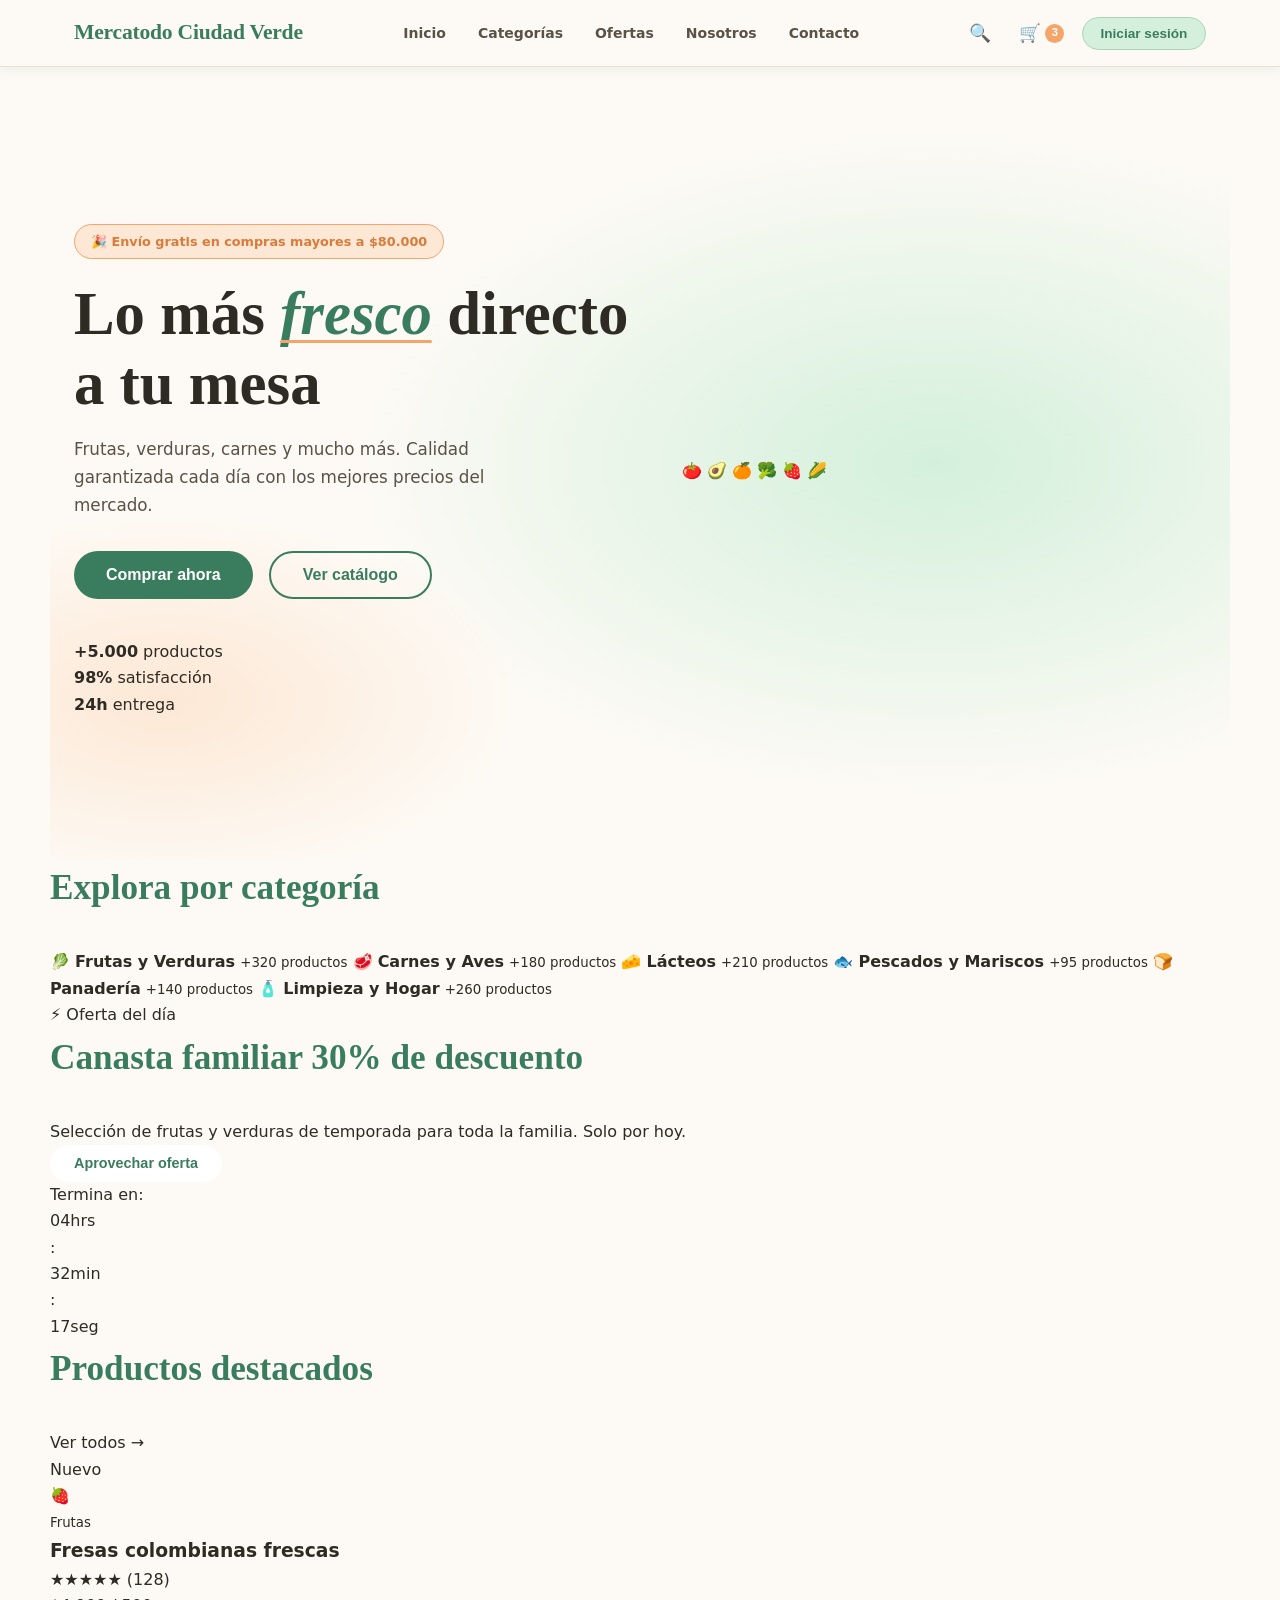
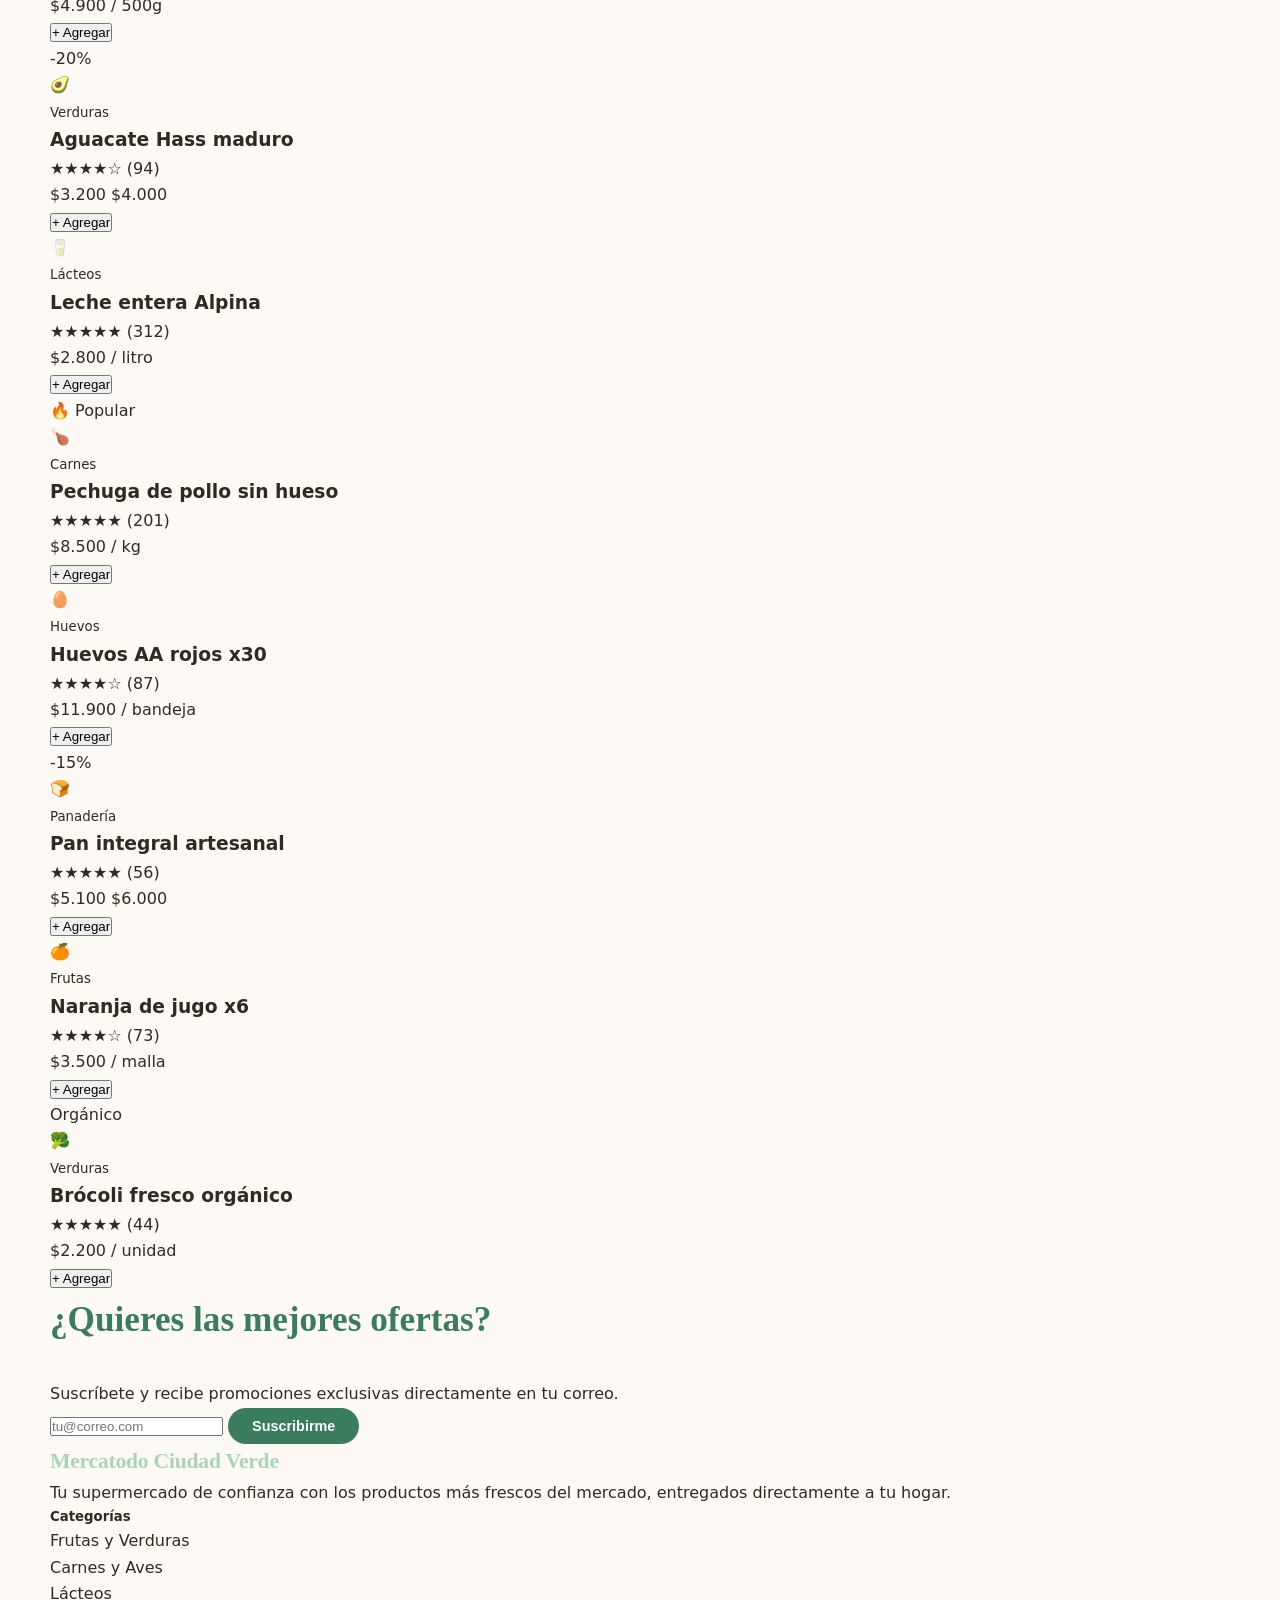
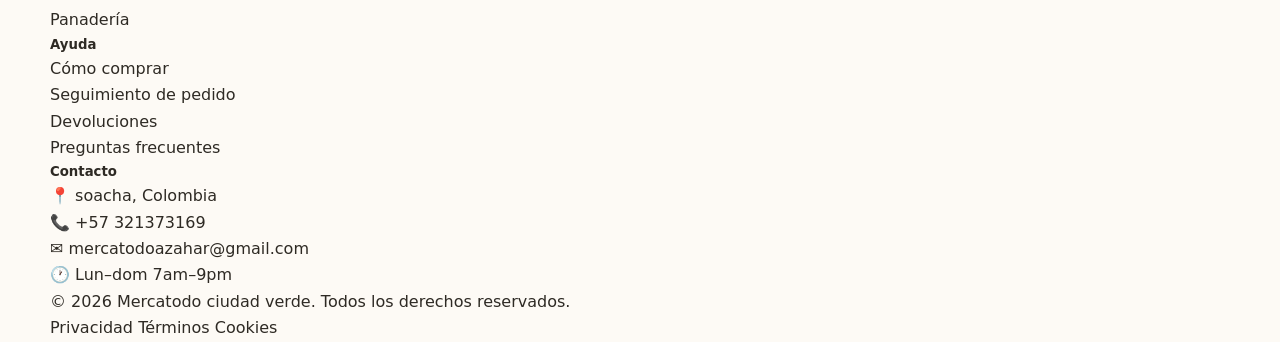
==== index.html @ 6fb1b9e5 "cambios" ====
<!DOCTYPE html>
<html lang="en">
<head>
    <meta charset="UTF-8">
    <meta name="viewport" content="width=device-width, initial-scale=1.0">
    <title>Mercatodo Ciudad Verde</title>
    <link rel="stylesheet" href="css/index.css">
</head>
<body>
     <header>
    <div class="header-inner">
      <a href="#" class="logo"> Mercatodo Ciudad Verde</a>
 
      <nav>
        <a href="#">Inicio</a>
        <a href="#">Categorías</a>
        <a href="#">Ofertas</a>
        <a href="#">Nosotros</a>
        <a href="#">Contacto</a>
      </nav>
 
      <div class="header-actions">
        <button class="btn-icon" aria-label="Buscar">🔍</button>
        <button class="btn-icon btn-cart" aria-label="Carrito">
          🛒 <span class="cart-count">3</span>
        </button>
        <button class="btn-login">Iniciar sesión</button>
      </div>
    </div>
  </header>

  <section class="hero">
    <div class="hero-content">
      <span class="hero-tag">🎉 Envío gratis en compras mayores a $80.000</span>
      <h1>Lo más <em>fresco</em> directo a tu mesa</h1>
      <p>Frutas, verduras, carnes y mucho más. Calidad garantizada cada día con los mejores precios del mercado.</p>
      <div class="hero-buttons">
        <button class="btn-primary">Comprar ahora</button>
        <button class="btn-outline">Ver catálogo</button>
      </div>
      <div class="hero-stats">
        <div class="stat">
          <strong>+5.000</strong>
          <span>productos</span>
        </div>
        <div class="stat">
          <strong>98%</strong>
          <span>satisfacción</span>
        </div>
        <div class="stat">
          <strong>24h</strong>
          <span>entrega</span>
        </div>
      </div>
    </div>
    <div class="hero-emojis">
      <span>🍅</span>
      <span>🥑</span>
      <span>🍊</span>
      <span>🥦</span>
      <span>🍓</span>
      <span>🌽</span>
    </div>
  </section>
 
  <section class="categories">
    <div class="container">
      <h2>Explora por categoría</h2>
      <div class="categories-grid">
        <a href="#" class="cat-card">
          <span>🥬</span>
          <strong>Frutas y Verduras</strong>
          <small>+320 productos</small>
        </a>
        <a href="#" class="cat-card">
          <span>🥩</span>
          <strong>Carnes y Aves</strong>
          <small>+180 productos</small>
        </a>
        <a href="#" class="cat-card">
          <span>🧀</span>
          <strong>Lácteos</strong>
          <small>+210 productos</small>
        </a>
        <a href="#" class="cat-card">
          <span>🐟</span>
          <strong>Pescados y Mariscos</strong>
          <small>+95 productos</small>
        </a>
        <a href="#" class="cat-card">
          <span>🍞</span>
          <strong>Panadería</strong>
          <small>+140 productos</small>
        </a>
        <a href="#" class="cat-card">
          <span>🧴</span>
          <strong>Limpieza y Hogar</strong>
          <small>+260 productos</small>
        </a>
      </div>
    </div>
  </section>

  <section class="promo-banner">
    <div class="container">
      <div class="promo-inner">
        <div class="promo-text">
          <span class="promo-tag">⚡ Oferta del día</span>
          <h2>Canasta familiar <strong>30% de descuento</strong></h2>
          <p>Selección de frutas y verduras de temporada para toda la familia. Solo por hoy.</p>
          <button class="btn-primary btn-white">Aprovechar oferta</button>
        </div>
        <div class="promo-timer">
          <p>Termina en:</p>
          <div class="timer">
            <div><span class="timer-num">04</span><span class="timer-lbl">hrs</span></div>
            <span class="timer-sep">:</span>
            <div><span class="timer-num">32</span><span class="timer-lbl">min</span></div>
            <span class="timer-sep">:</span>
            <div><span class="timer-num">17</span><span class="timer-lbl">seg</span></div>
          </div>
        </div>
      </div>
    </div>
  </section>

  <section class="featured">
    <div class="container">
      <div class="section-header">
        <h2>Productos destacados</h2>
        <a href="#" class="ver-todos">Ver todos →</a>
      </div>
 
      <div class="products-grid">
 
        <article class="product-card">
          <span class="badge badge-new">Nuevo</span>
          <div class="product-img">🍓</div>
          <div class="product-info">
            <small>Frutas</small>
            <h3>Fresas colombianas frescas</h3>
            <p class="rating">★★★★★ <span>(128)</span></p>
            <p class="price">$4.900 <span class="unit">/ 500g</span></p>
            <button class="btn-add">+ Agregar</button>
          </div>
        </article>
 
        <article class="product-card">
          <span class="badge badge-sale">-20%</span>
          <div class="product-img">🥑</div>
          <div class="product-info">
            <small>Verduras</small>
            <h3>Aguacate Hass maduro</h3>
            <p class="rating">★★★★☆ <span>(94)</span></p>
            <p class="price">$3.200 <span class="price-old">$4.000</span></p>
            <button class="btn-add">+ Agregar</button>
          </div>
        </article>
 
        <article class="product-card">
          <div class="product-img">🥛</div>
          <div class="product-info">
            <small>Lácteos</small>
            <h3>Leche entera Alpina</h3>
            <p class="rating">★★★★★ <span>(312)</span></p>
            <p class="price">$2.800 <span class="unit">/ litro</span></p>
            <button class="btn-add">+ Agregar</button>
          </div>
        </article>
 
        <article class="product-card">
          <span class="badge badge-hot">🔥 Popular</span>
          <div class="product-img">🍗</div>
          <div class="product-info">
            <small>Carnes</small>
            <h3>Pechuga de pollo sin hueso</h3>
            <p class="rating">★★★★★ <span>(201)</span></p>
            <p class="price">$8.500 <span class="unit">/ kg</span></p>
            <button class="btn-add">+ Agregar</button>
          </div>
        </article>
 
        <article class="product-card">
          <div class="product-img">🥚</div>
          <div class="product-info">
            <small>Huevos</small>
            <h3>Huevos AA rojos x30</h3>
            <p class="rating">★★★★☆ <span>(87)</span></p>
            <p class="price">$11.900 <span class="unit">/ bandeja</span></p>
            <button class="btn-add">+ Agregar</button>
          </div>
        </article>
 
        <article class="product-card">
          <span class="badge badge-sale">-15%</span>
          <div class="product-img">🍞</div>
          <div class="product-info">
            <small>Panadería</small>
            <h3>Pan integral artesanal</h3>
            <p class="rating">★★★★★ <span>(56)</span></p>
            <p class="price">$5.100 <span class="price-old">$6.000</span></p>
            <button class="btn-add">+ Agregar</button>
          </div>
        </article>
 
        <article class="product-card">
          <div class="product-img">🍊</div>
          <div class="product-info">
            <small>Frutas</small>
            <h3>Naranja de jugo x6</h3>
            <p class="rating">★★★★☆ <span>(73)</span></p>
            <p class="price">$3.500 <span class="unit">/ malla</span></p>
            <button class="btn-add">+ Agregar</button>
          </div>
        </article>
 
        <article class="product-card">
          <span class="badge badge-new">Orgánico</span>
          <div class="product-img">🥦</div>
          <div class="product-info">
            <small>Verduras</small>
            <h3>Brócoli fresco orgánico</h3>
            <p class="rating">★★★★★ <span>(44)</span></p>
            <p class="price">$2.200 <span class="unit">/ unidad</span></p>
            <button class="btn-add">+ Agregar</button>
          </div>
        </article>
 
      </div>
    </div>
  </section>

  <section class="newsletter">
    <div class="container">
      <div class="newsletter-inner">
        <div class="newsletter-text">
          <h2>¿Quieres las mejores ofertas?</h2>
          <p>Suscríbete y recibe promociones exclusivas directamente en tu correo.</p>
        </div>
        <div class="newsletter-form">
          <input type="email" placeholder="tu@correo.com" />
          <button class="btn-primary">Suscribirme</button>
        </div>
      </div>
    </div>
  </section>

  <footer>
    <div class="container">
      <div class="footer-grid">
        <div class="footer-brand">
          <a href="#" class="logo logo-light">Mercatodo Ciudad Verde</a>
          <p>Tu supermercado de confianza con los productos más frescos del mercado, entregados directamente a tu hogar.</p>
        </div>
        <div class="footer-col">
          <h5>Categorías</h5>
          <ul>
            <li><a href="#">Frutas y Verduras</a></li>
            <li><a href="#">Carnes y Aves</a></li>
            <li><a href="#">Lácteos</a></li>
            <li><a href="#">Panadería</a></li>
          </ul>
        </div>
        <div class="footer-col">
          <h5>Ayuda</h5>
          <ul>
            <li><a href="#">Cómo comprar</a></li>
            <li><a href="#">Seguimiento de pedido</a></li>
            <li><a href="#">Devoluciones</a></li>
            <li><a href="#">Preguntas frecuentes</a></li>
          </ul>
        </div>
        <div class="footer-col">
          <h5>Contacto</h5>
          <ul>
            <li>📍 soacha, Colombia</li>
            <li>📞 +57 321373169</li>
            <li>✉️ mercatodoazahar@gmail.com</li>
            <li>🕐 Lun–dom 7am–9pm</li>
          </ul>
        </div>
      </div>
      <div class="footer-bottom">
        <p>© 2026 Mercatodo ciudad verde. Todos los derechos reservados.</p>
        <div class="footer-links">
          <a href="#">Privacidad</a>
          <a href="#">Términos</a>
          <a href="#">Cookies</a>
        </div>
      </div>
    </div>
  </footer>
</body>
</html>
---- css/index.css ----
:root {
  --verde-claro:   #a8d5b5;
  --verde-medio:   #6ab187;
  --verde-oscuro:  #3a7d5e;
  --verde-palido:  #e8f5ee;
  --verde-menta:   #d4f0dc;
 
  --durazno:       #f4a56a;
  --durazno-claro: #fde8d5;
  --durazno-oscuro:#d97b3a;
 
  --crema:         #fdfaf5;
  --crema-oscura:  #f0ebe0;
  --beige:         #e8e0d0;
  --gris-suave:    #9a9186;
  --texto:         #2e2a24;
  --texto-medio:   #5a5248;
 
  --miel:          #f7c948;
  --miel-claro:    #fef4cc;
 
  --blanco:        #ffffff;
  --radio-sm:      8px;
  --radio-md:      16px;
  --radio-lg:      28px;
  --radio-full:    999px;
  --sombra-sm:     0 2px 10px rgba(58,125,94,.10);
  --sombra-md:     0 6px 24px rgba(58,125,94,.14);
  --sombra-lg:     0 16px 48px rgba(58,125,94,.18);
  --transicion:    .25s cubic-bezier(.4,0,.2,1);
}

*, *::before, *::after { box-sizing: border-box; margin: 0; padding: 0; }
html { scroll-behavior: smooth; }
 
body {
  font-family: 'Nunito', system-ui, sans-serif;
  background: var(--crema);
  color: var(--texto);
  line-height: 1.65;
  overflow-x: hidden;
}
 
a { text-decoration: none; color: inherit; }
ul { list-style: none; }

.container {
  width: min(1180px, 100% - 3rem);
  margin-inline: auto;
}

h2 {
  font-family: 'Lora', Georgia, serif;
  font-size: clamp(1.6rem, 3vw, 2.2rem);
  font-weight: 700;
  color: var(--verde-oscuro);
  margin-bottom: 2rem;
}

.btn-primary {
  background: var(--verde-oscuro);
  color: var(--blanco);
  border: none;
  padding: .65rem 1.5rem;
  border-radius: var(--radio-full);
  font-family: 'Nunito', sans-serif;
  font-weight: 700;
  font-size: .9rem;
  cursor: pointer;
  transition: background var(--transicion), transform var(--transicion), box-shadow var(--transicion);
}
.btn-primary:hover {
  background: var(--verde-medio);
  transform: translateY(-2px);
  box-shadow: 0 6px 18px rgba(58,125,94,.30);
}
 
.btn-white {
  background: var(--blanco);
  color: var(--verde-oscuro);
}
.btn-white:hover {
  background: var(--verde-palido);
  color: var(--verde-oscuro);
}
 
.btn-outline {
  background: transparent;
  border: 2px solid var(--verde-oscuro);
  color: var(--verde-oscuro);
  padding: .65rem 1.5rem;
  border-radius: var(--radio-full);
  font-family: 'Nunito', sans-serif;
  font-weight: 700;
  font-size: .9rem;
  cursor: pointer;
  transition: all var(--transicion);
}
.btn-outline:hover {
  background: var(--verde-oscuro);
  color: var(--blanco);
}
 
.btn-icon {
  background: none;
  border: none;
  cursor: pointer;
  padding: .45rem .6rem;
  font-size: 1.1rem;
  border-radius: var(--radio-sm);
  color: var(--texto-medio);
  transition: background var(--transicion);
  position: relative;
}
.btn-icon:hover { background: var(--verde-menta); }
 
.btn-login {
  background: var(--verde-menta);
  color: var(--verde-oscuro);
  border: 1.5px solid var(--verde-claro);
  padding: .5rem 1.1rem;
  border-radius: var(--radio-full);
  font-family: 'Nunito', sans-serif;
  font-weight: 700;
  font-size: .85rem;
  cursor: pointer;
  transition: all var(--transicion);
}
.btn-login:hover {
  background: var(--verde-oscuro);
  color: var(--blanco);
  border-color: var(--verde-oscuro);
}

header {
  position: sticky;
  top: 0;
  z-index: 100;
  background: rgba(253,250,245,.93);
  backdrop-filter: blur(14px);
  border-bottom: 1.5px solid var(--beige);
  box-shadow: var(--sombra-sm);
}
 
.header-inner {
  display: flex;
  align-items: center;
  gap: 2rem;
  padding: .9rem 1.5rem;
  max-width: 1180px;
  margin-inline: auto;
}

.logo {
  font-family: 'Lora', serif;
  font-size: 1.35rem;
  font-weight: 700;
  color: var(--verde-oscuro);
  letter-spacing: -.01em;
  flex-shrink: 0;
}
.logo-light { color: var(--verde-claro); }

nav {
  display: flex;
  gap: .2rem;
  margin-inline: auto;
}
nav a {
  font-size: .875rem;
  font-weight: 600;
  color: var(--texto-medio);
  padding: .45rem .9rem;
  border-radius: var(--radio-full);
  transition: background var(--transicion), color var(--transicion);
}
nav a:hover {
  background: var(--verde-menta);
  color: var(--verde-oscuro);
}

.btn-cart { display: flex; align-items: center; gap: .3rem; }
.cart-count {
  background: var(--durazno);
  color: var(--blanco);
  font-size: .7rem;
  font-weight: 800;
  padding: .1rem .4rem;
  border-radius: var(--radio-full);
  line-height: 1.4;
}
 
.header-actions { display: flex; align-items: center; gap: .5rem; flex-shrink: 0; }

.hero {
  min-height: 88vh;
  display: flex;
  align-items: center;
  gap: 3rem;
  padding: 5rem 1.5rem 4rem;
  background:
    radial-gradient(ellipse 70% 60% at 75% 50%, var(--verde-menta) 0%, transparent 70%),
    radial-gradient(ellipse 50% 40% at 10% 80%, var(--durazno-claro) 0%, transparent 60%),
    var(--crema);
  max-width: 1180px;
  margin-inline: auto;
  position: relative;
}
 
.hero-content {
  flex: 1;
  max-width: 560px;
  animation: aparecer .8s ease both;
}
@keyframes aparecer {
  from { opacity: 0; transform: translateY(24px); }
  to   { opacity: 1; transform: translateY(0); }
}
 
.hero-tag {
  display: inline-block;
  background: var(--durazno-claro);
  color: var(--durazno-oscuro);
  font-size: .8rem;
  font-weight: 700;
  padding: .35rem 1rem;
  border-radius: var(--radio-full);
  margin-bottom: 1.25rem;
  border: 1px solid var(--durazno);
}
 
.hero-content h1 {
  font-family: 'Lora', serif;
  font-size: clamp(2.4rem, 5vw, 3.8rem);
  line-height: 1.15;
  font-weight: 700;
  color: var(--texto);
  margin-bottom: 1.1rem;
}
.hero-content h1 em {
  font-style: italic;
  color: var(--verde-oscuro);
  position: relative;
}
.hero-content h1 em::after {
  content: '';
  position: absolute;
  left: 0; bottom: 4px; right: 0;
  height: 3px;
  background: var(--durazno);
  border-radius: 4px;
}
 
.hero-content > p {
  color: var(--texto-medio);
  font-size: 1.05rem;
  margin-bottom: 2rem;
  max-width: 460px;
}
 
.hero-buttons {
  display: flex;
  gap: 1rem;
  flex-wrap: wrap;
  margin-bottom: 2.5rem;
}
.hero-buttons .btn-primary { font-size: 1rem; padding: .8rem 2rem; }
.hero-buttons .btn-outline  { font-size: 1rem; padding: .8rem 2rem; }
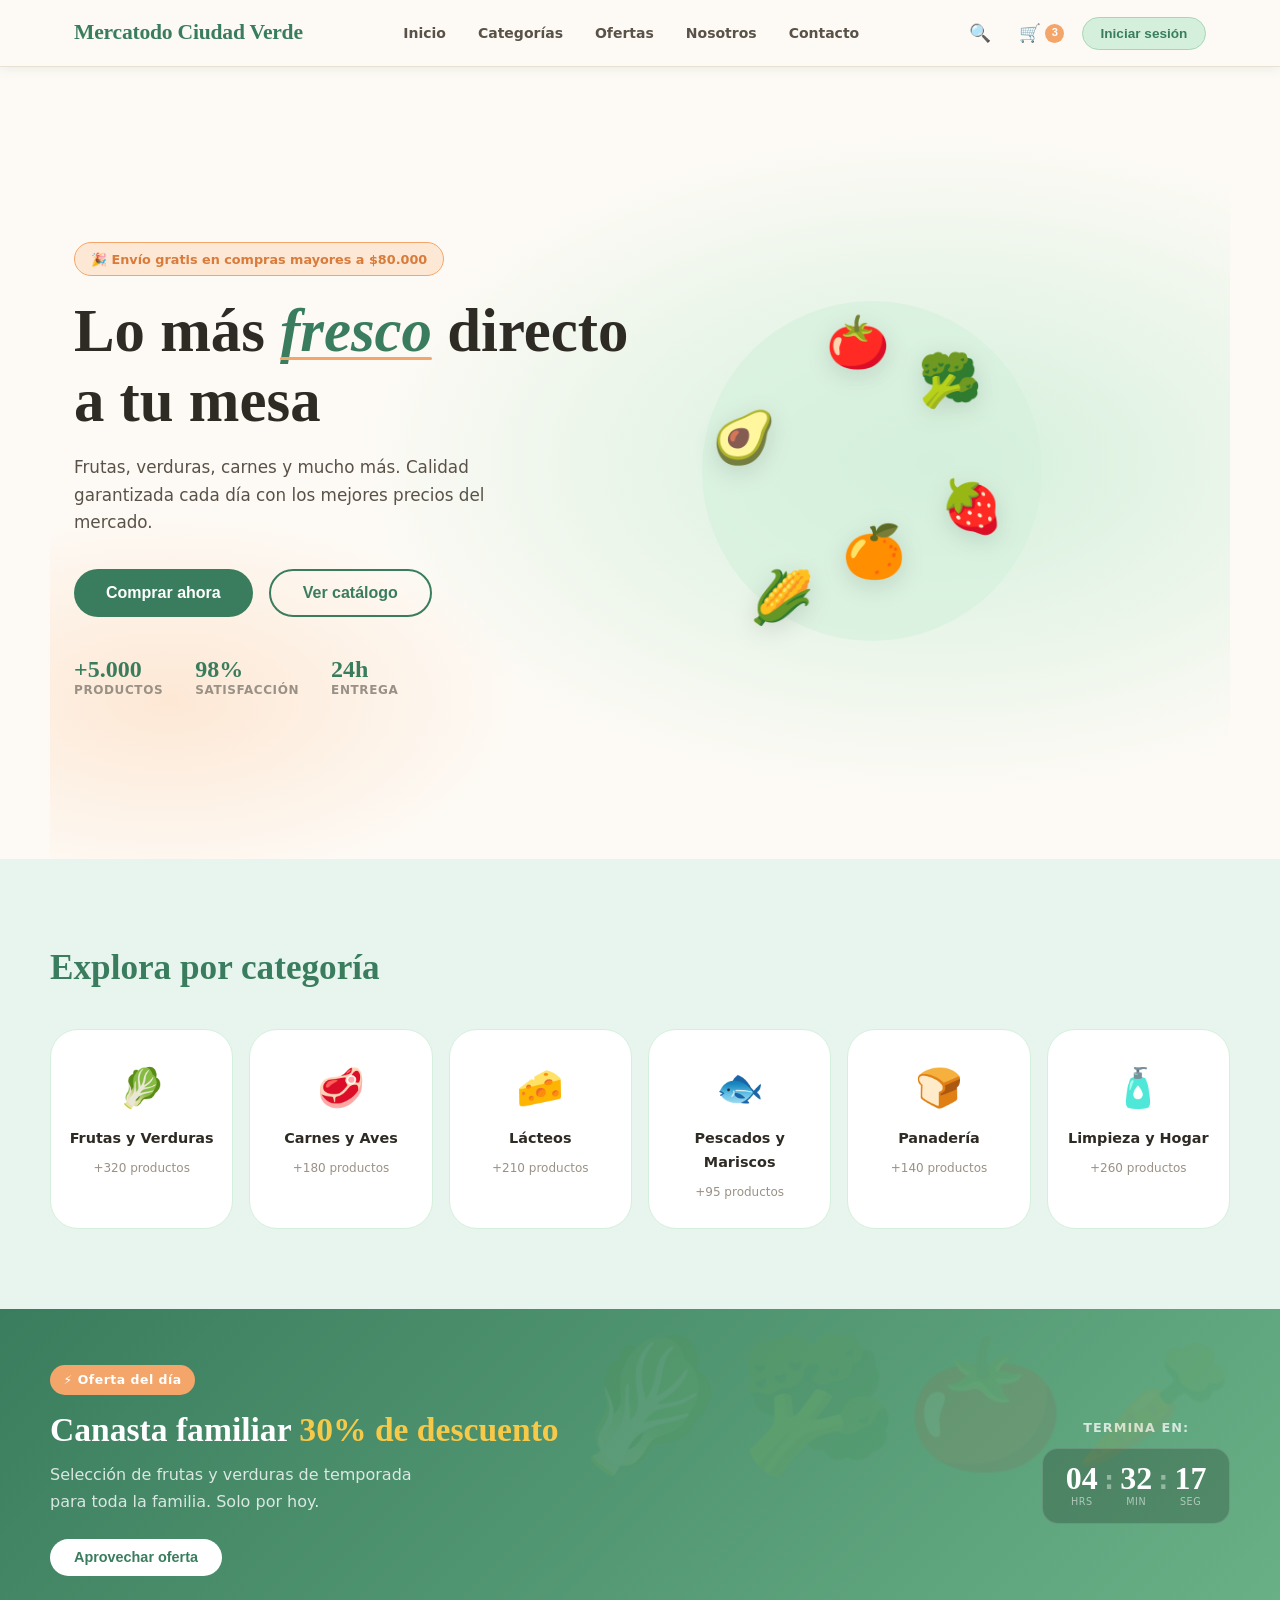
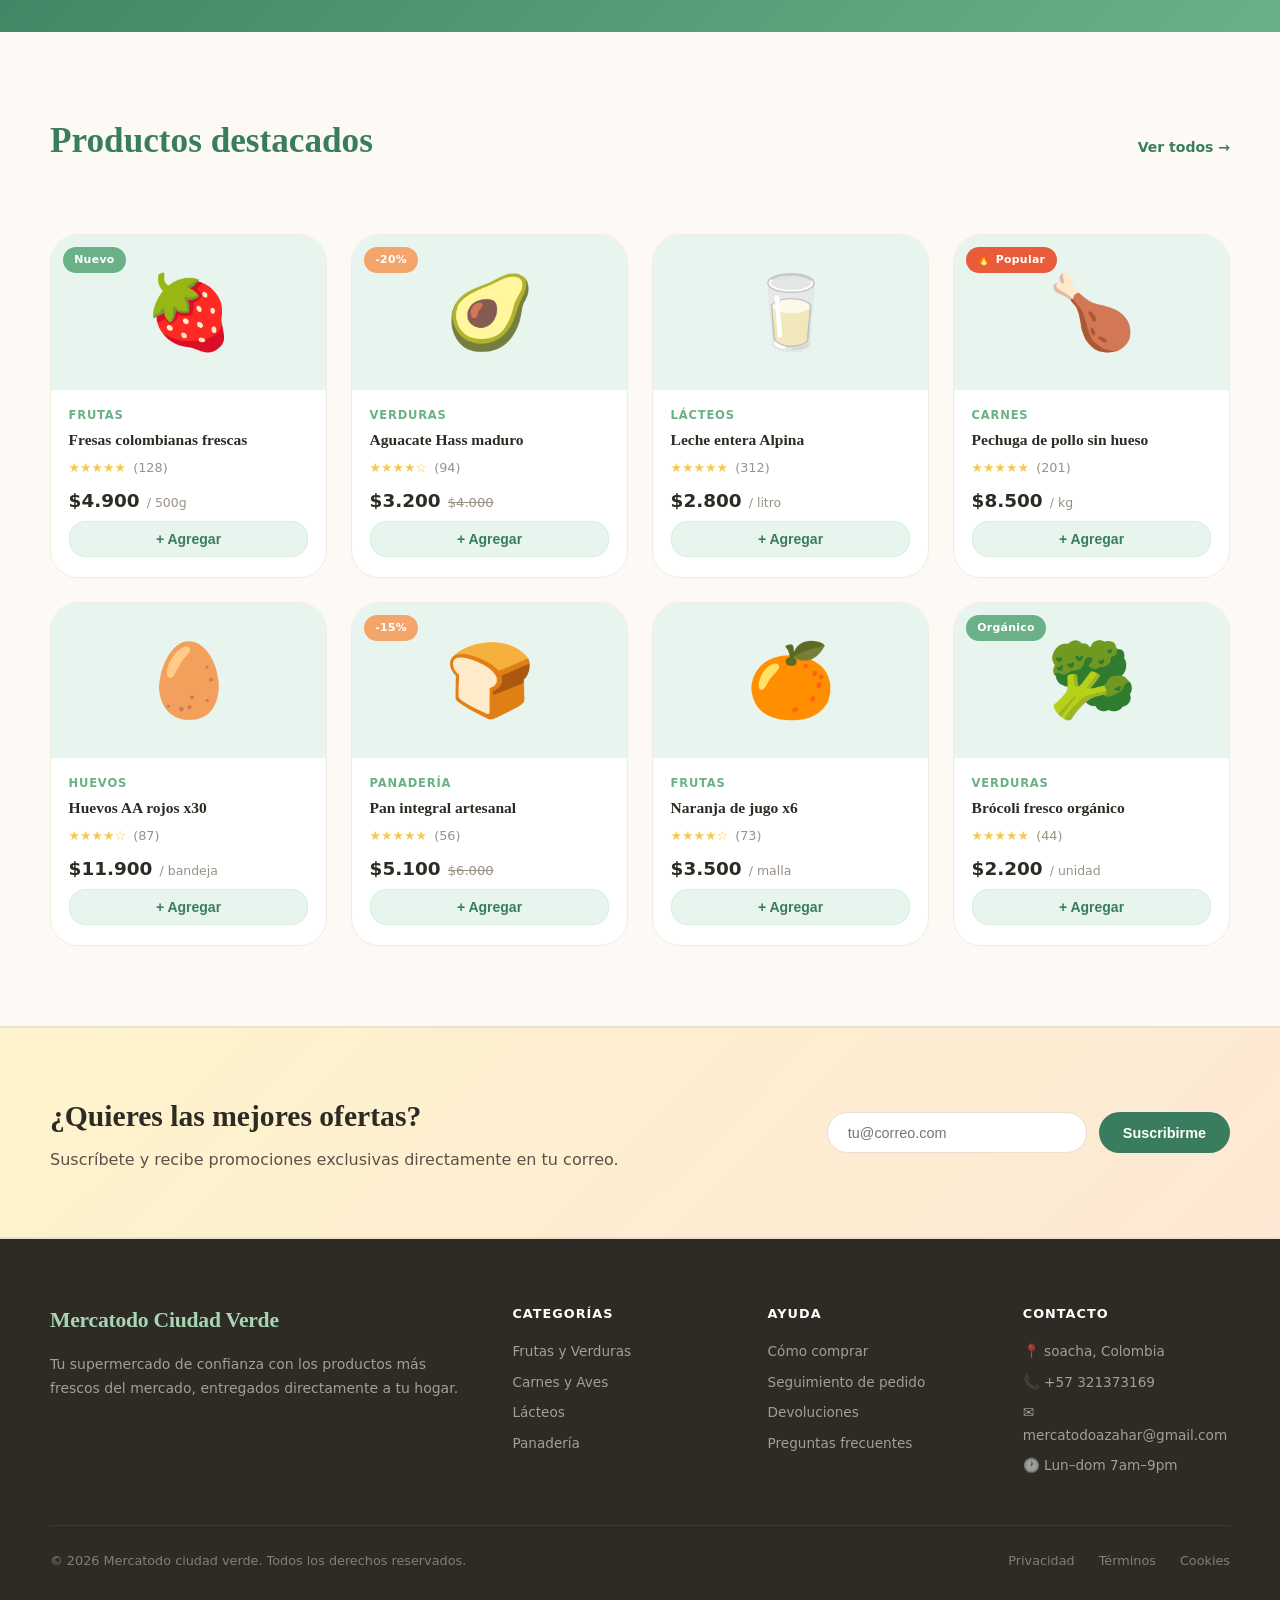
==== commit 4c0a61b1: "error estilos" ====
--- a/index.html
+++ b/index.html
@@ -4,7 +4,7 @@
     <meta charset="UTF-8">
     <meta name="viewport" content="width=device-width, initial-scale=1.0">
     <title>Mercatodo Ciudad Verde</title>
-    <link rel="stylesheet" href="css/index.css">
+    <link rel="stylesheet" href="index.css">
 </head>
 <body>
      <header>
--- a/index.css
+++ b/index.css
@@ -0,0 +1,728 @@
+:root {
+  --verde-claro:   #a8d5b5;
+  --verde-medio:   #6ab187;
+  --verde-oscuro:  #3a7d5e;
+  --verde-palido:  #e8f5ee;
+  --verde-menta:   #d4f0dc;
+ 
+  --durazno:       #f4a56a;
+  --durazno-claro: #fde8d5;
+  --durazno-oscuro:#d97b3a;
+ 
+  --crema:         #fdfaf5;
+  --crema-oscura:  #f0ebe0;
+  --beige:         #e8e0d0;
+  --gris-suave:    #9a9186;
+  --texto:         #2e2a24;
+  --texto-medio:   #5a5248;
+ 
+  --miel:          #f7c948;
+  --miel-claro:    #fef4cc;
+ 
+  --blanco:        #ffffff;
+  --radio-sm:      8px;
+  --radio-md:      16px;
+  --radio-lg:      28px;
+  --radio-full:    999px;
+  --sombra-sm:     0 2px 10px rgba(58,125,94,.10);
+  --sombra-md:     0 6px 24px rgba(58,125,94,.14);
+  --sombra-lg:     0 16px 48px rgba(58,125,94,.18);
+  --transicion:    .25s cubic-bezier(.4,0,.2,1);
+}
+
+*, *::before, *::after { box-sizing: border-box; margin: 0; padding: 0; }
+html { scroll-behavior: smooth; }
+ 
+body {
+  font-family: 'Nunito', system-ui, sans-serif;
+  background: var(--crema);
+  color: var(--texto);
+  line-height: 1.65;
+  overflow-x: hidden;
+}
+ 
+a { text-decoration: none; color: inherit; }
+ul { list-style: none; }
+
+.container {
+  width: min(1180px, 100% - 3rem);
+  margin-inline: auto;
+}
+
+h2 {
+  font-family: 'Lora', Georgia, serif;
+  font-size: clamp(1.6rem, 3vw, 2.2rem);
+  font-weight: 700;
+  color: var(--verde-oscuro);
+  margin-bottom: 2rem;
+}
+
+.btn-primary {
+  background: var(--verde-oscuro);
+  color: var(--blanco);
+  border: none;
+  padding: .65rem 1.5rem;
+  border-radius: var(--radio-full);
+  font-family: 'Nunito', sans-serif;
+  font-weight: 700;
+  font-size: .9rem;
+  cursor: pointer;
+  transition: background var(--transicion), transform var(--transicion), box-shadow var(--transicion);
+}
+.btn-primary:hover {
+  background: var(--verde-medio);
+  transform: translateY(-2px);
+  box-shadow: 0 6px 18px rgba(58,125,94,.30);
+}
+ 
+.btn-white {
+  background: var(--blanco);
+  color: var(--verde-oscuro);
+}
+.btn-white:hover {
+  background: var(--verde-palido);
+  color: var(--verde-oscuro);
+}
+ 
+.btn-outline {
+  background: transparent;
+  border: 2px solid var(--verde-oscuro);
+  color: var(--verde-oscuro);
+  padding: .65rem 1.5rem;
+  border-radius: var(--radio-full);
+  font-family: 'Nunito', sans-serif;
+  font-weight: 700;
+  font-size: .9rem;
+  cursor: pointer;
+  transition: all var(--transicion);
+}
+.btn-outline:hover {
+  background: var(--verde-oscuro);
+  color: var(--blanco);
+}
+ 
+.btn-icon {
+  background: none;
+  border: none;
+  cursor: pointer;
+  padding: .45rem .6rem;
+  font-size: 1.1rem;
+  border-radius: var(--radio-sm);
+  color: var(--texto-medio);
+  transition: background var(--transicion);
+  position: relative;
+}
+.btn-icon:hover { background: var(--verde-menta); }
+ 
+.btn-login {
+  background: var(--verde-menta);
+  color: var(--verde-oscuro);
+  border: 1.5px solid var(--verde-claro);
+  padding: .5rem 1.1rem;
+  border-radius: var(--radio-full);
+  font-family: 'Nunito', sans-serif;
+  font-weight: 700;
+  font-size: .85rem;
+  cursor: pointer;
+  transition: all var(--transicion);
+}
+.btn-login:hover {
+  background: var(--verde-oscuro);
+  color: var(--blanco);
+  border-color: var(--verde-oscuro);
+}
+
+header {
+  position: sticky;
+  top: 0;
+  z-index: 100;
+  background: rgba(253,250,245,.93);
+  backdrop-filter: blur(14px);
+  border-bottom: 1.5px solid var(--beige);
+  box-shadow: var(--sombra-sm);
+}
+ 
+.header-inner {
+  display: flex;
+  align-items: center;
+  gap: 2rem;
+  padding: .9rem 1.5rem;
+  max-width: 1180px;
+  margin-inline: auto;
+}
+
+.logo {
+  font-family: 'Lora', serif;
+  font-size: 1.35rem;
+  font-weight: 700;
+  color: var(--verde-oscuro);
+  letter-spacing: -.01em;
+  flex-shrink: 0;
+}
+.logo-light { color: var(--verde-claro); }
+
+nav {
+  display: flex;
+  gap: .2rem;
+  margin-inline: auto;
+}
+nav a {
+  font-size: .875rem;
+  font-weight: 600;
+  color: var(--texto-medio);
+  padding: .45rem .9rem;
+  border-radius: var(--radio-full);
+  transition: background var(--transicion), color var(--transicion);
+}
+nav a:hover {
+  background: var(--verde-menta);
+  color: var(--verde-oscuro);
+}
+
+.btn-cart { display: flex; align-items: center; gap: .3rem; }
+.cart-count {
+  background: var(--durazno);
+  color: var(--blanco);
+  font-size: .7rem;
+  font-weight: 800;
+  padding: .1rem .4rem;
+  border-radius: var(--radio-full);
+  line-height: 1.4;
+}
+ 
+.header-actions { display: flex; align-items: center; gap: .5rem; flex-shrink: 0; }
+
+.hero {
+  min-height: 88vh;
+  display: flex;
+  align-items: center;
+  gap: 3rem;
+  padding: 5rem 1.5rem 4rem;
+  background:
+    radial-gradient(ellipse 70% 60% at 75% 50%, var(--verde-menta) 0%, transparent 70%),
+    radial-gradient(ellipse 50% 40% at 10% 80%, var(--durazno-claro) 0%, transparent 60%),
+    var(--crema);
+  max-width: 1180px;
+  margin-inline: auto;
+  position: relative;
+}
+ 
+.hero-content {
+  flex: 1;
+  max-width: 560px;
+  animation: aparecer .8s ease both;
+}
+@keyframes aparecer {
+  from { opacity: 0; transform: translateY(24px); }
+  to   { opacity: 1; transform: translateY(0); }
+}
+ 
+.hero-tag {
+  display: inline-block;
+  background: var(--durazno-claro);
+  color: var(--durazno-oscuro);
+  font-size: .8rem;
+  font-weight: 700;
+  padding: .35rem 1rem;
+  border-radius: var(--radio-full);
+  margin-bottom: 1.25rem;
+  border: 1px solid var(--durazno);
+}
+ 
+.hero-content h1 {
+  font-family: 'Lora', serif;
+  font-size: clamp(2.4rem, 5vw, 3.8rem);
+  line-height: 1.15;
+  font-weight: 700;
+  color: var(--texto);
+  margin-bottom: 1.1rem;
+}
+.hero-content h1 em {
+  font-style: italic;
+  color: var(--verde-oscuro);
+  position: relative;
+}
+.hero-content h1 em::after {
+  content: '';
+  position: absolute;
+  left: 0; bottom: 4px; right: 0;
+  height: 3px;
+  background: var(--durazno);
+  border-radius: 4px;
+}
+ 
+.hero-content > p {
+  color: var(--texto-medio);
+  font-size: 1.05rem;
+  margin-bottom: 2rem;
+  max-width: 460px;
+}
+ 
+.hero-buttons {
+  display: flex;
+  gap: 1rem;
+  flex-wrap: wrap;
+  margin-bottom: 2.5rem;
+}
+.hero-buttons .btn-primary { font-size: 1rem; padding: .8rem 2rem; }
+.hero-buttons .btn-outline  { font-size: 1rem; padding: .8rem 2rem; }
+
+.hero-stats {
+  display: flex;
+  align-items: center;
+  gap: 2rem;
+}
+.stat {
+  display: flex;
+  flex-direction: column;
+}
+.stat strong {
+  font-family: 'Lora', serif;
+  font-size: 1.5rem;
+  font-weight: 700;
+  color: var(--verde-oscuro);
+  line-height: 1;
+}
+.stat span {
+  font-size: .75rem;
+  color: var(--gris-suave);
+  font-weight: 600;
+  text-transform: uppercase;
+  letter-spacing: .05em;
+}
+
+.hero-emojis {
+  display: none;
+  position: relative;
+  width: 380px;
+  height: 380px;
+  flex-shrink: 0;
+}
+@media (min-width: 900px) { .hero-emojis { display: block; } }
+ 
+.hero-emojis::before {
+  content: '';
+  position: absolute;
+  inset: 20px;
+  background: var(--verde-menta);
+  border-radius: 50%;
+  opacity: .6;
+}
+ 
+.hero-emojis span {
+  position: absolute;
+  font-size: 3.2rem;
+  filter: drop-shadow(0 6px 12px rgba(0,0,0,.12));
+  animation: flotar 5s ease-in-out infinite;
+}
+.hero-emojis span:nth-child(1) { top: 5%;  left: 38%; animation-delay: 0s; }
+.hero-emojis span:nth-child(2) { top: 30%; left: 8%;  animation-delay: .8s; }
+.hero-emojis span:nth-child(3) { top: 60%; left: 42%; animation-delay: 1.6s; }
+.hero-emojis span:nth-child(4) { top: 15%; left: 62%; animation-delay: .4s; }
+.hero-emojis span:nth-child(5) { top: 48%; left: 68%; animation-delay: 1.2s; }
+.hero-emojis span:nth-child(6) { top: 72%; left: 18%; animation-delay: 2s; }
+ 
+@keyframes flotar {
+  0%,100% { transform: translateY(0)   rotate(-4deg); }
+  50%      { transform: translateY(-16px) rotate(4deg); }
+}
+
+.categories {
+  padding: 5rem 0;
+  background: var(--verde-palido);
+}
+ 
+.categories-grid {
+  display: grid;
+  grid-template-columns: repeat(auto-fill, minmax(165px, 1fr));
+  gap: 1rem;
+}
+ 
+.cat-card {
+  background: var(--blanco);
+  border: 1.5px solid var(--verde-menta);
+  border-radius: var(--radio-lg);
+  padding: 1.6rem 1rem;
+  display: flex;
+  flex-direction: column;
+  align-items: center;
+  gap: .5rem;
+  text-align: center;
+  transition: transform var(--transicion), box-shadow var(--transicion), border-color var(--transicion);
+}
+.cat-card:hover {
+  transform: translateY(-5px);
+  border-color: var(--verde-medio);
+  box-shadow: var(--sombra-md);
+}
+.cat-card span { font-size: 2.4rem; }
+.cat-card strong { font-size: .9rem; color: var(--texto); font-weight: 700; }
+.cat-card small { font-size: .75rem; color: var(--gris-suave); }
+
+.promo-banner {
+  padding: 3.5rem 0;
+  background: linear-gradient(135deg, var(--verde-oscuro) 0%, var(--verde-medio) 100%);
+  position: relative;
+  overflow: hidden;
+}
+.promo-banner::before {
+  content: '🥬🥦🍅🥕';
+  position: absolute;
+  font-size: 8rem;
+  opacity: .07;
+  top: -10px;
+  right: 3%;
+  letter-spacing: .5rem;
+  pointer-events: none;
+}
+ 
+.promo-inner {
+  display: flex;
+  align-items: center;
+  justify-content: space-between;
+  gap: 2rem;
+  flex-wrap: wrap;
+}
+ 
+.promo-tag {
+  display: inline-block;
+  background: var(--durazno);
+  color: var(--blanco);
+  font-size: .78rem;
+  font-weight: 800;
+  padding: .3rem .85rem;
+  border-radius: var(--radio-full);
+  margin-bottom: .85rem;
+  letter-spacing: .04em;
+}
+ 
+.promo-text h2 {
+  font-family: 'Lora', serif;
+  font-size: clamp(1.5rem, 3vw, 2.1rem);
+  color: var(--blanco);
+  font-weight: 700;
+  line-height: 1.25;
+  margin-bottom: .7rem;
+}
+.promo-text h2 strong { color: var(--miel); }
+.promo-text p { color: rgba(255,255,255,.8); margin-bottom: 1.5rem; max-width: 400px; }
+
+.promo-timer { text-align: center; }
+.promo-timer > p {
+  color: rgba(255,255,255,.75);
+  font-size: .8rem;
+  font-weight: 600;
+  text-transform: uppercase;
+  letter-spacing: .08em;
+  margin-bottom: .6rem;
+}
+ 
+.timer {
+  display: flex;
+  align-items: flex-end;
+  gap: .4rem;
+  background: rgba(0,0,0,.2);
+  padding: .8rem 1.4rem;
+  border-radius: var(--radio-md);
+  border: 1px solid rgba(255,255,255,.15);
+}
+.timer > div { display: flex; flex-direction: column; align-items: center; }
+.timer-num {
+  font-family: 'Lora', serif;
+  font-size: 2rem;
+  font-weight: 700;
+  color: var(--blanco);
+  line-height: 1;
+}
+.timer-lbl {
+  font-size: .6rem;
+  color: rgba(255,255,255,.55);
+  text-transform: uppercase;
+  letter-spacing: .06em;
+}
+.timer-sep {
+  font-size: 1.5rem;
+  color: rgba(255,255,255,.4);
+  font-weight: 700;
+  padding-bottom: .5rem;
+}
+ 
+ 
+.featured { padding: 5rem 0; background: var(--crema); }
+ 
+.section-header {
+  display: flex;
+  align-items: baseline;
+  justify-content: space-between;
+  margin-bottom: 2rem;
+  flex-wrap: wrap;
+  gap: .75rem;
+}
+.ver-todos {
+  font-size: .875rem;
+  font-weight: 700;
+  color: var(--verde-oscuro);
+  transition: color var(--transicion);
+}
+.ver-todos:hover { color: var(--verde-medio); }
+ 
+.products-grid {
+  display: grid;
+  grid-template-columns: repeat(auto-fill, minmax(240px, 1fr));
+  gap: 1.5rem;
+}
+ 
+.product-card {
+  position: relative;
+  background: var(--blanco);
+  border: 1.5px solid var(--crema-oscura);
+  border-radius: var(--radio-lg);
+  overflow: hidden;
+  display: flex;
+  flex-direction: column;
+  transition: transform var(--transicion), box-shadow var(--transicion), border-color var(--transicion);
+}
+.product-card:hover {
+  transform: translateY(-6px);
+  box-shadow: var(--sombra-lg);
+  border-color: var(--verde-claro);
+}
+ 
+.badge {
+  position: absolute;
+  top: .75rem;
+  left: .75rem;
+  font-size: .68rem;
+  font-weight: 800;
+  padding: .25rem .7rem;
+  border-radius: var(--radio-full);
+  z-index: 1;
+  letter-spacing: .03em;
+}
+.badge-new  { background: var(--verde-medio);  color: var(--blanco); }
+.badge-sale { background: var(--durazno);       color: var(--blanco); }
+.badge-hot  { background: #e85c3a;              color: var(--blanco); }
+ 
+.product-img {
+  background: var(--verde-palido);
+  height: 155px;
+  display: flex;
+  align-items: center;
+  justify-content: center;
+  font-size: 4.5rem;
+  transition: transform .4s ease, background var(--transicion);
+}
+.product-card:hover .product-img {
+  transform: scale(1.1);
+  background: var(--verde-menta);
+}
+ 
+.product-info {
+  padding: 1rem 1.1rem 1.25rem;
+  display: flex;
+  flex-direction: column;
+  gap: .3rem;
+  flex: 1;
+}
+.product-info small {
+  font-size: .72rem;
+  font-weight: 700;
+  text-transform: uppercase;
+  letter-spacing: .07em;
+  color: var(--verde-medio);
+}
+.product-info h3 {
+  font-family: 'Lora', serif;
+  font-size: .97rem;
+  font-weight: 600;
+  color: var(--texto);
+  line-height: 1.35;
+}
+ 
+.rating {
+  font-size: .8rem;
+  color: var(--miel);
+  margin-top: .1rem;
+}
+.rating span { color: var(--gris-suave); margin-left: .2rem; }
+ 
+.price {
+  font-size: 1.15rem;
+  font-weight: 800;
+  color: var(--texto);
+  margin-top: .2rem;
+  display: flex;
+  align-items: baseline;
+  gap: .45rem;
+}
+.unit { font-size: .78rem; font-weight: 400; color: var(--gris-suave); }
+.price-old {
+  font-size: .82rem;
+  font-weight: 400;
+  color: var(--gris-suave);
+  text-decoration: line-through;
+}
+ 
+.btn-add {
+  margin-top: auto;
+  background: var(--verde-palido);
+  color: var(--verde-oscuro);
+  border: 1.5px solid var(--verde-menta);
+  padding: .55rem;
+  border-radius: var(--radio-md);
+  font-family: 'Nunito', sans-serif;
+  font-weight: 700;
+  font-size: .875rem;
+  cursor: pointer;
+  transition: all var(--transicion);
+}
+.btn-add:hover {
+  background: var(--verde-oscuro);
+  color: var(--blanco);
+  border-color: var(--verde-oscuro);
+}
+ 
+ 
+.benefits {
+  padding: 4.5rem 0;
+  background: var(--crema-oscura);
+}
+ 
+.benefits-grid {
+  display: grid;
+  grid-template-columns: repeat(auto-fit, minmax(220px, 1fr));
+  gap: 1.5rem;
+}
+ 
+.benefit {
+  background: var(--blanco);
+  border: 1.5px solid var(--verde-menta);
+  border-radius: var(--radio-lg);
+  padding: 2rem 1.5rem;
+  text-align: center;
+  transition: transform var(--transicion), box-shadow var(--transicion);
+}
+.benefit:hover {
+  transform: translateY(-4px);
+  box-shadow: var(--sombra-md);
+}
+.benefit span { font-size: 2.4rem; display: block; margin-bottom: .9rem; }
+.benefit h4 {
+  font-size: 1rem;
+  font-weight: 700;
+  color: var(--verde-oscuro);
+  margin-bottom: .4rem;
+}
+.benefit p { font-size: .875rem; color: var(--texto-medio); line-height: 1.65; }
+
+.newsletter {
+  padding: 4rem 0;
+  background: linear-gradient(135deg, var(--miel-claro) 0%, var(--durazno-claro) 100%);
+  border-top: 2px solid var(--beige);
+  border-bottom: 2px solid var(--beige);
+}
+ 
+.newsletter-inner {
+  display: flex;
+  align-items: center;
+  justify-content: space-between;
+  gap: 2rem;
+  flex-wrap: wrap;
+}
+.newsletter-text h2 {
+  font-family: 'Lora', serif;
+  font-size: clamp(1.4rem, 2.5vw, 1.85rem);
+  color: var(--texto);
+  margin-bottom: .4rem;
+}
+.newsletter-text p { color: var(--texto-medio); }
+ 
+.newsletter-form {
+  display: flex;
+  gap: .75rem;
+  flex-wrap: wrap;
+}
+.newsletter-form input {
+  padding: .7rem 1.25rem;
+  border: 1.5px solid var(--beige);
+  border-radius: var(--radio-full);
+  font-family: 'Nunito', sans-serif;
+  font-size: .9rem;
+  min-width: 260px;
+  outline: none;
+  background: var(--blanco);
+  color: var(--texto);
+  transition: border-color var(--transicion), box-shadow var(--transicion);
+}
+.newsletter-form input:focus {
+  border-color: var(--verde-medio);
+  box-shadow: 0 0 0 3px rgba(106,177,135,.2);
+}
+
+footer {
+  background: var(--texto);
+  color: rgba(255,255,255,.7);
+  padding: 4rem 0 2rem;
+}
+ 
+.footer-grid {
+  display: grid;
+  grid-template-columns: 2fr 1fr 1fr 1fr;
+  gap: 3rem;
+  margin-bottom: 3rem;
+}
+ 
+.footer-brand .logo { color: var(--verde-claro); }
+.footer-brand p {
+  font-size: .875rem;
+  margin-top: .8rem;
+  line-height: 1.75;
+  color: rgba(255,255,255,.55);
+}
+ 
+.footer-col h5 {
+  font-weight: 800;
+  color: var(--blanco);
+  margin-bottom: 1rem;
+  font-size: .8rem;
+  text-transform: uppercase;
+  letter-spacing: .08em;
+}
+.footer-col ul { display: flex; flex-direction: column; gap: .5rem; }
+.footer-col li, .footer-col a { font-size: .85rem; color: rgba(255,255,255,.55); }
+.footer-col a:hover { color: var(--verde-claro); }
+ 
+.footer-bottom {
+  border-top: 1px solid rgba(255,255,255,.08);
+  padding-top: 1.5rem;
+  display: flex;
+  align-items: center;
+  justify-content: space-between;
+  flex-wrap: wrap;
+  gap: 1rem;
+  font-size: .8rem;
+  color: rgba(255,255,255,.4);
+}
+.footer-links { display: flex; gap: 1.5rem; }
+.footer-links a { color: rgba(255,255,255,.4); transition: color var(--transicion); }
+.footer-links a:hover { color: var(--verde-claro); }
+
+@media (max-width: 900px) {
+  nav { display: none; }
+  .hero { flex-direction: column; min-height: auto; padding: 3rem 1.5rem; }
+}
+ 
+@media (max-width: 768px) {
+  .promo-inner { flex-direction: column; text-align: center; }
+  .newsletter-inner { flex-direction: column; text-align: center; }
+  .newsletter-form { justify-content: center; }
+  .newsletter-form input { min-width: auto; width: 100%; }
+  .footer-grid { grid-template-columns: 1fr 1fr; }
+  .footer-brand { grid-column: span 2; }
+}
+ 
+@media (max-width: 480px) {
+  .footer-grid { grid-template-columns: 1fr; }
+  .footer-brand { grid-column: auto; }
+  .hero-stats { gap: 1.2rem; }
+}
